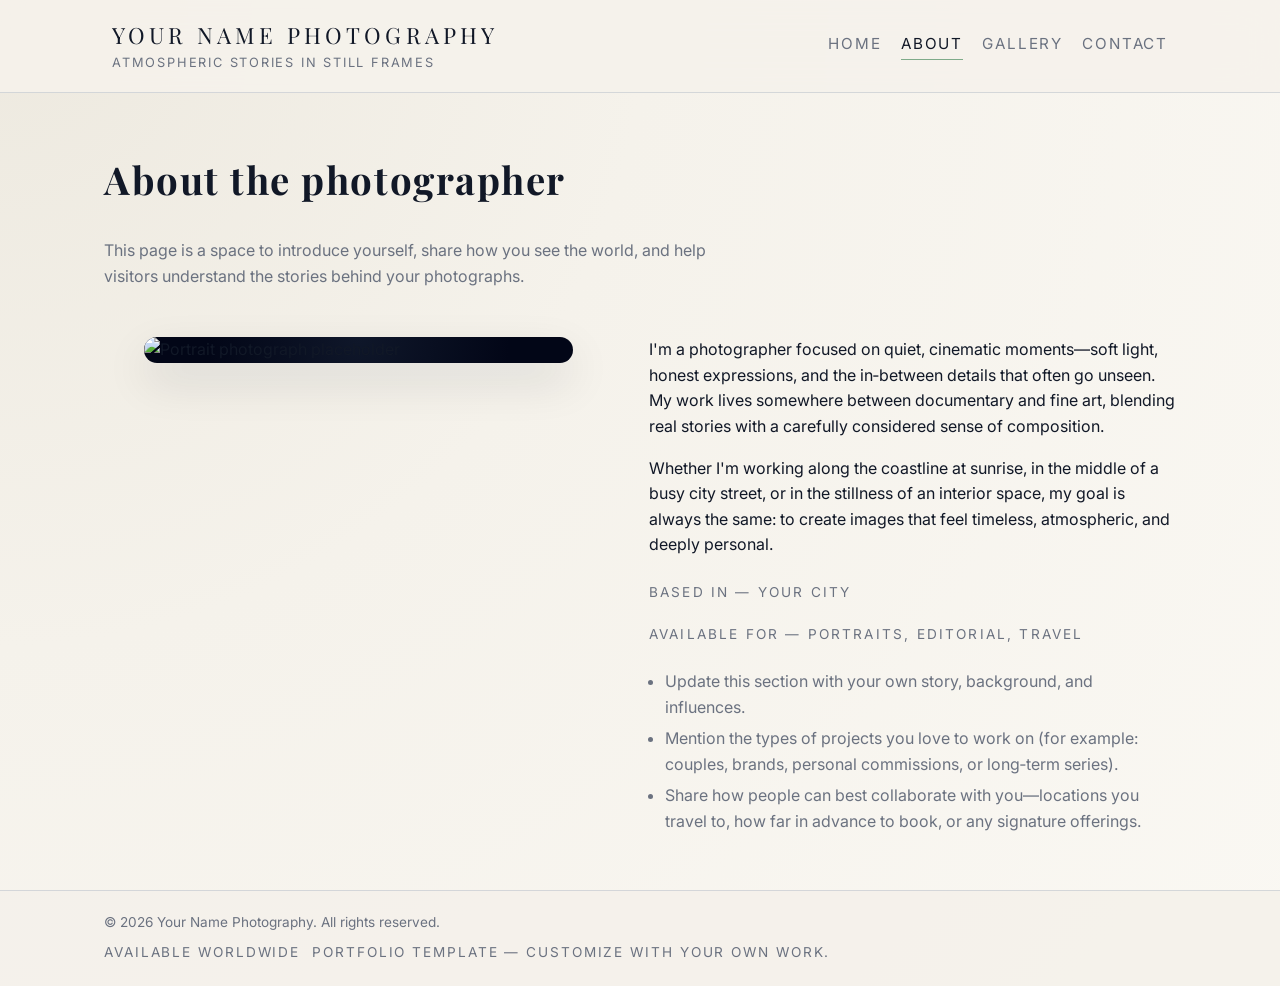
==== about.html @ f919814f "Initial portfolio build with cream and sage green theme Adds all four pages (index, about, gallery, " ====
<!DOCTYPE html>
<html lang="en">
  <head>
    <meta charset="UTF-8" />
    <meta
      name="viewport"
      content="width=device-width, initial-scale=1"
    />
    <title>Your Name Photography | About</title>
    <meta
      name="description"
      content="Learn more about Your Name, a photographer specializing in atmospheric, story-driven imagery."
    />
    <link rel="preconnect" href="https://fonts.googleapis.com" />
    <link rel="preconnect" href="https://fonts.gstatic.com" crossorigin />
    <link
      href="https://fonts.googleapis.com/css2?family=Inter:wght@300;400;500;600&family=Playfair+Display:wght@500;600;700&display=swap"
      rel="stylesheet"
    />
    <link rel="stylesheet" href="styles.css" />
  </head>
  <body class="page">
    <header>
      <div class="container">
        <div class="nav">
          <div>
            <div class="nav-brand">Your Name Photography</div>
            <div class="nav-tagline">Atmospheric stories in still frames</div>
          </div>
          <nav class="nav-links" aria-label="Main navigation">
            <a href="index.html">Home</a>
            <a href="about.html" aria-current="page">About</a>
            <a href="gallery.html">Gallery</a>
            <a href="contact.html">Contact</a>
          </nav>
        </div>
      </div>
    </header>

    <main>
      <section aria-labelledby="about-heading">
        <div class="container">
          <h1 id="about-heading" class="section-heading">About the photographer</h1>
          <p class="section-intro">
            This page is a space to introduce yourself, share how you see the world,
            and help visitors understand the stories behind your photographs.
          </p>

          <div class="about-layout">
            <figure class="about-portrait">
              <!-- Replace this image with your own portrait photograph. -->
              <img
                src="images/portrait-1.jpg"
                alt="Portrait photograph placeholder"
              />
              <figcaption class="sr-only">
                Replace this placeholder with your own portrait photograph.
              </figcaption>
            </figure>

            <div class="about-copy">
              <p>
                I'm a photographer focused on quiet, cinematic moments—soft light,
                honest expressions, and the in‑between details that often go unseen.
                My work lives somewhere between documentary and fine art, blending
                real stories with a carefully considered sense of composition.
              </p>
              <p>
                Whether I'm working along the coastline at sunrise, in the middle of a
                busy city street, or in the stillness of an interior space, my goal is
                always the same: to create images that feel timeless, atmospheric, and
                deeply personal.
              </p>

              <div class="about-meta">
                <span>Based in &mdash; Your City</span>
                <span>Available for &mdash; Portraits, Editorial, Travel</span>
              </div>

              <ul class="about-list">
                <li>
                  Update this section with your own story, background, and influences.
                </li>
                <li>
                  Mention the types of projects you love to work on (for example:
                  couples, brands, personal commissions, or long‑term series).
                </li>
                <li>
                  Share how people can best collaborate with you&mdash;locations you
                  travel to, how far in advance to book, or any signature offerings.
                </li>
              </ul>
            </div>
          </div>
        </div>
      </section>
    </main>

    <footer>
      <div class="container">
        <div class="footer-inner">
          <div>&copy; 2026 Your Name Photography. All rights reserved.</div>
          <div class="footer-meta">
            <span>Available worldwide</span>
            <span>Portfolio template &mdash; customize with your own work.</span>
          </div>
        </div>
      </div>
    </footer>
  </body>
</html>
---- styles.css ----
/* Global variables and base styles */
:root {
  --font-heading: "Playfair Display", "Times New Roman", serif;
  --font-body: "Inter", system-ui, -apple-system, BlinkMacSystemFont, "Segoe UI",
    sans-serif;

  --color-bg: #f5f2eb;
  --color-surface: #faf8f3;
  --color-text: #111827;
  --color-muted: #6b7280;
  --color-border: #e5e7eb;
  --color-accent: #7fab8a;
  --color-accent-dark: #5a8f6a;

  --shadow-soft: 0 18px 45px rgba(15, 23, 42, 0.12);
  --radius-lg: 18px;
  --radius-md: 12px;
  --radius-sm: 8px;
}

*,
*::before,
*::after {
  box-sizing: border-box;
}

html {
  scroll-behavior: smooth;
}

body {
  margin: 0;
  min-height: 100vh;
  font-family: var(--font-body);
  color: var(--color-text);
  background: radial-gradient(circle at top left, #ede9df, #f5f2eb 40%, #faf8f3);
  line-height: 1.6;
}

img {
  max-width: 100%;
  height: auto;
  display: block;
}

a {
  color: inherit;
  text-decoration: none;
}

ul,
ol {
  margin: 0;
  padding: 0;
  list-style: none;
}

button,
input,
textarea {
  font-family: inherit;
}

.sr-only {
  position: absolute;
  width: 1px;
  height: 1px;
  padding: 0;
  margin: -1px;
  overflow: hidden;
  clip: rect(0, 0, 0, 0);
  white-space: nowrap;
  border: 0;
}

/* Layout utilities */

.page {
  display: flex;
  min-height: 100vh;
  flex-direction: column;
}

.container {
  width: 100%;
  max-width: 1120px;
  margin: 0 auto;
  padding: 0 1.5rem;
}

main {
  flex: 1 0 auto;
}

section {
  padding: 3.5rem 0;
}

.section-heading {
  margin: 0 0 1.75rem;
  font-family: var(--font-heading);
  font-size: clamp(2rem, 3vw, 2.4rem);
  letter-spacing: 0.04em;
}

.section-intro {
  max-width: 640px;
  margin: 0 0 2rem;
  color: var(--color-muted);
}

/* Header & navigation */

header {
  position: sticky;
  top: 0;
  z-index: 20;
  backdrop-filter: blur(18px);
  background: rgba(245, 242, 235, 0.9);
  border-bottom: 1px solid rgba(148, 163, 184, 0.35);
}

.nav {
  display: flex;
  flex-direction: column;
  align-items: flex-start;
  justify-content: center;
  gap: 0.75rem;
  padding: 1.1rem 0.5rem;
}

.nav-brand {
  font-family: var(--font-heading);
  font-size: 1.4rem;
  letter-spacing: 0.18em;
  text-transform: uppercase;
}

.nav-tagline {
  font-size: 0.8rem;
  color: var(--color-muted);
  letter-spacing: 0.14em;
  text-transform: uppercase;
}

.nav-links {
  display: flex;
  flex-wrap: wrap;
  gap: 1.2rem;
}

.nav-links a {
  position: relative;
  padding-bottom: 0.2rem;
  font-size: 0.95rem;
  letter-spacing: 0.12em;
  text-transform: uppercase;
  color: var(--color-muted);
  transition: color 150ms ease, transform 150ms ease;
}

.nav-links a::after {
  content: "";
  position: absolute;
  left: 0;
  bottom: 0;
  width: 0;
  height: 1px;
  background: var(--color-accent);
  transition: width 160ms ease;
}

.nav-links a:hover {
  color: var(--color-text);
  transform: translateY(-1px);
}

.nav-links a:hover::after {
  width: 100%;
}

.nav-links a.active,
.nav-links a[aria-current="page"] {
  color: var(--color-text);
}

.nav-links a.active::after,
.nav-links a[aria-current="page"]::after {
  width: 100%;
}

/* Hero (index page) */

.hero {
  padding: 4.5rem 0 3.5rem;
}

.hero-inner {
  display: grid;
  gap: 2.5rem;
}

.hero-title {
  margin: 0 0 1rem;
  font-family: var(--font-heading);
  font-size: clamp(2.7rem, 4vw, 3.4rem);
  letter-spacing: 0.1em;
  text-transform: uppercase;
}

.hero-title span {
  display: block;
  font-size: 0.85rem;
  letter-spacing: 0.25em;
  margin-bottom: 0.6rem;
  color: var(--color-muted);
}

.hero-tagline {
  margin: 0 0 1.5rem;
  max-width: 540px;
  color: var(--color-muted);
}

.hero-meta {
  display: flex;
  flex-wrap: wrap;
  gap: 1.25rem;
  margin-bottom: 2rem;
  font-size: 0.85rem;
  letter-spacing: 0.18em;
  text-transform: uppercase;
  color: var(--color-muted);
}

.hero-actions {
  display: flex;
  flex-wrap: wrap;
  gap: 1rem;
  align-items: center;
}

.hero-note {
  font-size: 0.85rem;
  color: var(--color-muted);
}

.hero-visual {
  position: relative;
  border-radius: var(--radius-lg);
  overflow: hidden;
  background: radial-gradient(circle at top, #0f172a, #020617 65%);
  min-height: 260px;
  box-shadow: var(--shadow-soft);
}

.hero-visual-inner {
  position: absolute;
  inset: 1.4rem;
  border-radius: calc(var(--radius-lg) - 10px);
  overflow: hidden;
}

.hero-visual-inner img {
  width: 100%;
  height: 100%;
  object-fit: cover;
  transform: scale(1.03);
  transform-origin: center;
}

.hero-overlay {
  position: absolute;
  inset: 0;
  background: linear-gradient(
    145deg,
    rgba(15, 23, 42, 0.7),
    rgba(15, 23, 42, 0.15) 40%,
    rgba(127, 171, 138, 0.35)
  );
  mix-blend-mode: soft-light;
}

.hero-credit {
  position: absolute;
  right: 1.6rem;
  bottom: 1.2rem;
  padding: 0.4rem 0.9rem;
  border-radius: 999px;
  background: rgba(15, 23, 42, 0.75);
  color: #e5e7eb;
  font-size: 0.75rem;
  letter-spacing: 0.18em;
  text-transform: uppercase;
}

/* Buttons & links */

.btn {
  display: inline-flex;
  align-items: center;
  justify-content: center;
  padding: 0.7rem 1.6rem;
  border-radius: 999px;
  border: 1px solid transparent;
  font-size: 0.9rem;
  font-weight: 500;
  letter-spacing: 0.14em;
  text-transform: uppercase;
  cursor: pointer;
  transition:
    background-color 150ms ease,
    color 150ms ease,
    border-color 150ms ease,
    transform 150ms ease,
    box-shadow 150ms ease;
}

.btn-primary {
  background: var(--color-accent);
  color: #111827;
  box-shadow: 0 14px 30px rgba(127, 171, 138, 0.35);
}

.btn-primary:hover {
  background: var(--color-accent-dark);
  transform: translateY(-1px);
  box-shadow: 0 18px 40px rgba(127, 171, 138, 0.45);
}

.btn-outline {
  border-color: rgba(148, 163, 184, 0.9);
  color: var(--color-text);
  background: rgba(248, 250, 252, 0.8);
}

.btn-outline:hover {
  border-color: var(--color-accent);
  color: var(--color-accent-dark);
  background: #ffffff;
}

/* About page */

.about-layout {
  display: flex;
  flex-direction: column;
  gap: 2.25rem;
}

.about-portrait {
  border-radius: var(--radius-lg);
  overflow: hidden;
  background: radial-gradient(circle at top, #0f172a, #020617 70%);
  box-shadow: var(--shadow-soft);
}

.about-portrait img {
  width: 100%;
  height: 100%;
  object-fit: cover;
}

.about-copy {
  max-width: 640px;
}

.about-meta {
  display: flex;
  flex-wrap: wrap;
  gap: 1.25rem;
  margin: 1.5rem 0 0.75rem;
  font-size: 0.85rem;
  letter-spacing: 0.16em;
  text-transform: uppercase;
  color: var(--color-muted);
}

.about-list {
  margin-top: 1.5rem;
  padding-left: 1rem;
  list-style: disc;
  color: var(--color-muted);
}

.about-list li + li {
  margin-top: 0.35rem;
}

/* Gallery page */

.gallery-toolbar {
  display: flex;
  flex-wrap: wrap;
  align-items: baseline;
  justify-content: space-between;
  gap: 1.25rem;
  margin-bottom: 1.75rem;
}

.gallery-filters {
  display: flex;
  flex-wrap: wrap;
  gap: 0.75rem;
}

.chip {
  border-radius: 999px;
  padding: 0.35rem 0.9rem;
  border: 1px solid rgba(148, 163, 184, 0.7);
  font-size: 0.8rem;
  letter-spacing: 0.16em;
  text-transform: uppercase;
  color: var(--color-muted);
  background: rgba(248, 250, 252, 0.8);
}

.chip--active {
  border-color: transparent;
  background: #111827;
  color: #f9fafb;
}

.gallery-note {
  font-size: 0.85rem;
  color: var(--color-muted);
}

.gallery-grid {
  display: grid;
  grid-template-columns: 1fr;
  gap: 1rem;
}

.gallery-item {
  position: relative;
  border-radius: var(--radius-md);
  overflow: hidden;
  background: #020617;
  box-shadow: 0 16px 40px rgba(15, 23, 42, 0.4);
  aspect-ratio: 4 / 3;
}

.gallery-item img {
  width: 100%;
  height: 100%;
  object-fit: cover;
  transform-origin: center;
  transition:
    transform 220ms ease-out,
    filter 220ms ease-out;
}

.gallery-item::after {
  content: "";
  position: absolute;
  inset: 0;
  background: linear-gradient(
    to top,
    rgba(15, 23, 42, 0.7),
    rgba(15, 23, 42, 0) 45%
  );
  opacity: 0;
  transition: opacity 180ms ease-out;
}

.gallery-item:hover img {
  transform: scale(1.04);
  filter: saturate(1.15);
}

.gallery-item:hover::after {
  opacity: 1;
}

.gallery-caption {
  position: absolute;
  left: 1rem;
  right: 1rem;
  bottom: 0.9rem;
  display: flex;
  justify-content: space-between;
  align-items: baseline;
  gap: 0.75rem;
  font-size: 0.8rem;
  letter-spacing: 0.14em;
  text-transform: uppercase;
  color: #e5e7eb;
}

.gallery-caption span:last-child {
  color: rgba(209, 213, 219, 0.9);
}

/* Contact page */

.contact-layout {
  display: grid;
  gap: 2.25rem;
}

.contact-card {
  padding: 1.8rem 1.6rem;
  border-radius: var(--radius-lg);
  background: rgba(248, 250, 252, 0.9);
  border: 1px solid rgba(148, 163, 184, 0.35);
  box-shadow: 0 18px 40px rgba(15, 23, 42, 0.08);
}

.contact-form-grid {
  display: grid;
  gap: 1.25rem;
}

.field {
  display: flex;
  flex-direction: column;
  gap: 0.45rem;
}

.field label {
  font-size: 0.9rem;
  font-weight: 500;
  letter-spacing: 0.12em;
  text-transform: uppercase;
}

.field small {
  font-size: 0.8rem;
  color: var(--color-muted);
}

.input,
.textarea {
  width: 100%;
  padding: 0.7rem 0.9rem;
  border-radius: var(--radius-sm);
  border: 1px solid rgba(148, 163, 184, 0.9);
  background: rgba(248, 250, 252, 0.9);
  color: var(--color-text);
  outline: none;
  transition:
    border-color 160ms ease,
    box-shadow 160ms ease,
    background-color 160ms ease;
}

.textarea {
  min-height: 140px;
  resize: vertical;
}

.input::placeholder,
.textarea::placeholder {
  color: #9ca3af;
}

.input:focus,
.textarea:focus {
  border-color: var(--color-accent);
  box-shadow: 0 0 0 1px rgba(127, 171, 138, 0.25);
  background: #ffffff;
}

.contact-meta {
  display: flex;
  flex-direction: column;
  gap: 1.5rem;
}

.contact-meta-block {
  padding-bottom: 1rem;
  border-bottom: 1px dashed rgba(148, 163, 184, 0.6);
}

.contact-meta-block:last-child {
  border-bottom: none;
}

.contact-label {
  font-size: 0.8rem;
  letter-spacing: 0.18em;
  text-transform: uppercase;
  color: var(--color-muted);
}

.contact-value {
  margin-top: 0.4rem;
  font-size: 0.95rem;
}

.social-links {
  display: flex;
  flex-wrap: wrap;
  gap: 0.75rem;
  margin-top: 0.75rem;
}

.social-links a {
  display: inline-flex;
  align-items: center;
  gap: 0.4rem;
  padding: 0.45rem 0.9rem;
  border-radius: 999px;
  border: 1px solid rgba(148, 163, 184, 0.8);
  font-size: 0.85rem;
  letter-spacing: 0.14em;
  text-transform: uppercase;
  color: var(--color-muted);
  background: rgba(248, 250, 252, 0.85);
  transition:
    border-color 150ms ease,
    background-color 150ms ease,
    transform 150ms ease;
}

.social-links a::before {
  content: "●";
  font-size: 0.6rem;
}

.social-links a:hover {
  border-color: var(--color-accent);
  background: #ffffff;
  color: var(--color-text);
  transform: translateY(-1px);
}

/* Footer */

footer {
  border-top: 1px solid rgba(148, 163, 184, 0.35);
  background: rgba(245, 242, 235, 0.95);
}

.footer-inner {
  display: flex;
  flex-direction: column;
  gap: 0.5rem;
  padding: 1.3rem 0 1.4rem;
  font-size: 0.85rem;
  color: var(--color-muted);
}

.footer-meta {
  display: flex;
  flex-wrap: wrap;
  gap: 0.75rem;
}

.footer-meta span {
  letter-spacing: 0.14em;
  text-transform: uppercase;
}

/* Responsive layout */

@media (min-width: 600px) {
  .nav {
    flex-direction: row;
    align-items: center;
    justify-content: space-between;
  }

  .hero-inner {
    grid-template-columns: minmax(0, 1.1fr) minmax(0, 1fr);
    align-items: center;
  }

  .gallery-grid {
    grid-template-columns: repeat(2, minmax(0, 1fr));
  }

  .contact-layout {
    grid-template-columns: minmax(0, 1.2fr) minmax(0, 1fr);
    align-items: flex-start;
  }
}

@media (min-width: 900px) {
  .about-layout {
    flex-direction: row;
    align-items: flex-start;
  }

  .about-portrait {
    flex: 0 0 40%;
  }

  .about-copy {
    flex: 1 1 0;
  }
}

@media (min-width: 1024px) {
  .gallery-grid {
    grid-template-columns: repeat(3, minmax(0, 1fr));
  }
}

@media (min-width: 1400px) {
  .gallery-grid {
    grid-template-columns: repeat(4, minmax(0, 1fr));
  }
}
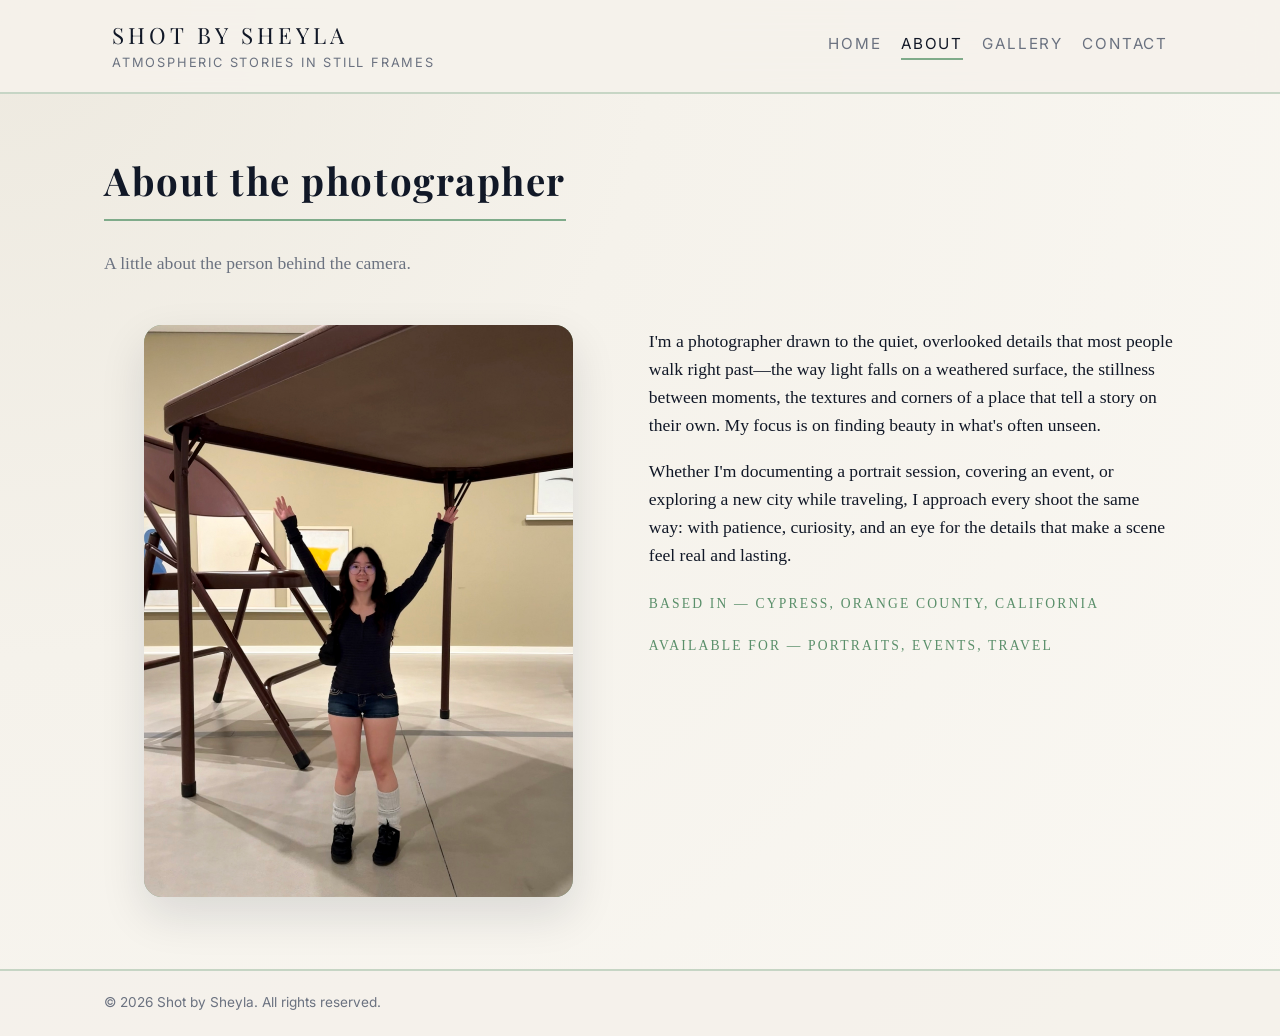
==== commit 1a9c33e9: "Update portfolio pages and add gallery images Made-with: Cursor" ====
--- a/about.html
+++ b/about.html
@@ -6,10 +6,10 @@
       name="viewport"
       content="width=device-width, initial-scale=1"
     />
-    <title>Your Name Photography | About</title>
+    <title>Shot by Sheyla | About</title>
     <meta
       name="description"
-      content="Learn more about Your Name, a photographer specializing in atmospheric, story-driven imagery."
+      content="Learn more about Sheyla, a photographer specializing in atmospheric, story-driven imagery."
     />
     <link rel="preconnect" href="https://fonts.googleapis.com" />
     <link rel="preconnect" href="https://fonts.gstatic.com" crossorigin />
@@ -24,7 +24,7 @@
       <div class="container">
         <div class="nav">
           <div>
-            <div class="nav-brand">Your Name Photography</div>
+            <div class="nav-brand">Shot by Sheyla</div>
             <div class="nav-tagline">Atmospheric stories in still frames</div>
           </div>
           <nav class="nav-links" aria-label="Main navigation">
@@ -42,54 +42,36 @@
         <div class="container">
           <h1 id="about-heading" class="section-heading">About the photographer</h1>
           <p class="section-intro">
-            This page is a space to introduce yourself, share how you see the world,
-            and help visitors understand the stories behind your photographs.
+            A little about the person behind the camera.
           </p>
 
           <div class="about-layout">
             <figure class="about-portrait">
-              <!-- Replace this image with your own portrait photograph. -->
               <img
-                src="images/portrait-1.jpg"
-                alt="Portrait photograph placeholder"
+                src="images/IMG_0996 2.jpg"
+                alt="Photo of Sheyla"
               />
-              <figcaption class="sr-only">
-                Replace this placeholder with your own portrait photograph.
-              </figcaption>
             </figure>
 
             <div class="about-copy">
               <p>
-                I'm a photographer focused on quiet, cinematic moments—soft light,
-                honest expressions, and the in‑between details that often go unseen.
-                My work lives somewhere between documentary and fine art, blending
-                real stories with a carefully considered sense of composition.
+                I'm a photographer drawn to the quiet, overlooked details that most
+                people walk right past&mdash;the way light falls on a weathered surface,
+                the stillness between moments, the textures and corners of a place that
+                tell a story on their own. My focus is on finding beauty in what's often
+                unseen.
               </p>
               <p>
-                Whether I'm working along the coastline at sunrise, in the middle of a
-                busy city street, or in the stillness of an interior space, my goal is
-                always the same: to create images that feel timeless, atmospheric, and
-                deeply personal.
+                Whether I'm documenting a portrait session, covering an event, or
+                exploring a new city while traveling, I approach every shoot the same
+                way: with patience, curiosity, and an eye for the details that make a
+                scene feel real and lasting.
               </p>
 
               <div class="about-meta">
-                <span>Based in &mdash; Your City</span>
-                <span>Available for &mdash; Portraits, Editorial, Travel</span>
+                <span>Based in &mdash; Cypress, Orange County, California</span>
+                <span>Available for &mdash; Portraits, Events, Travel</span>
               </div>
-
-              <ul class="about-list">
-                <li>
-                  Update this section with your own story, background, and influences.
-                </li>
-                <li>
-                  Mention the types of projects you love to work on (for example:
-                  couples, brands, personal commissions, or long‑term series).
-                </li>
-                <li>
-                  Share how people can best collaborate with you&mdash;locations you
-                  travel to, how far in advance to book, or any signature offerings.
-                </li>
-              </ul>
             </div>
           </div>
         </div>
@@ -99,11 +81,7 @@
     <footer>
       <div class="container">
         <div class="footer-inner">
-          <div>&copy; 2026 Your Name Photography. All rights reserved.</div>
-          <div class="footer-meta">
-            <span>Available worldwide</span>
-            <span>Portfolio template &mdash; customize with your own work.</span>
-          </div>
+          <div>&copy; 2026 Shot by Sheyla. All rights reserved.</div>
         </div>
       </div>
     </footer>
--- a/styles.css
+++ b/styles.css
@@ -88,6 +88,10 @@
   padding: 0 1.5rem;
 }
 
+.container--wide {
+  max-width: 1400px;
+}
+
 main {
   flex: 1 0 auto;
 }
@@ -101,6 +105,21 @@
   font-family: var(--font-heading);
   font-size: clamp(2rem, 3vw, 2.4rem);
   letter-spacing: 0.04em;
+  padding-bottom: 0.5rem;
+  border-bottom: 2px solid var(--color-accent);
+  display: inline-block;
+}
+
+p,
+.section-intro,
+.hero-tagline,
+.hero-note,
+.gallery-note,
+.about-copy p,
+.about-list,
+.contact-value {
+  font-family: "Times New Roman", Times, serif;
+  font-size: 1.1rem;
 }
 
 .section-intro {
@@ -117,7 +136,7 @@
   z-index: 20;
   backdrop-filter: blur(18px);
   background: rgba(245, 242, 235, 0.9);
-  border-bottom: 1px solid rgba(148, 163, 184, 0.35);
+  border-bottom: 2px solid rgba(127, 171, 138, 0.4);
 }
 
 .nav {
@@ -187,6 +206,7 @@
 .nav-links a.active::after,
 .nav-links a[aria-current="page"]::after {
   width: 100%;
+  height: 2px;
 }
 
 /* Hero (index page) */
@@ -208,12 +228,21 @@
   text-transform: uppercase;
 }
 
+.camera-icon {
+  display: inline-block;
+  width: 0.85em;
+  height: 0.85em;
+  vertical-align: baseline;
+  margin-left: 0.15em;
+  color: var(--color-accent);
+}
+
 .hero-title span {
   display: block;
   font-size: 0.85rem;
   letter-spacing: 0.25em;
   margin-bottom: 0.6rem;
-  color: var(--color-muted);
+  color: var(--color-accent-dark);
 }
 
 .hero-tagline {
@@ -242,22 +271,23 @@
 
 .hero-note {
   font-size: 0.85rem;
-  color: var(--color-muted);
+  color: var(--color-accent-dark);
 }
 
 .hero-visual {
   position: relative;
   border-radius: var(--radius-lg);
   overflow: hidden;
-  background: radial-gradient(circle at top, #0f172a, #020617 65%);
-  min-height: 260px;
+  background: var(--color-accent);
+  min-height: 520px;
+  aspect-ratio: 4 / 5;
   box-shadow: var(--shadow-soft);
 }
 
 .hero-visual-inner {
   position: absolute;
-  inset: 1.4rem;
-  border-radius: calc(var(--radius-lg) - 10px);
+  inset: 0.5rem;
+  border-radius: calc(var(--radius-lg) - 6px);
   overflow: hidden;
 }
 
@@ -267,6 +297,26 @@
   object-fit: cover;
   transform: scale(1.03);
   transform-origin: center;
+}
+
+.hero-slideshow {
+  position: relative;
+  width: 100%;
+  height: 100%;
+}
+
+.hero-slide {
+  position: absolute;
+  inset: 0;
+  width: 100%;
+  height: 100%;
+  object-fit: cover;
+  opacity: 0;
+  transition: opacity 1.2s ease-in-out;
+}
+
+.hero-slide.active {
+  opacity: 1;
 }
 
 .hero-overlay {
@@ -279,20 +329,9 @@
     rgba(127, 171, 138, 0.35)
   );
   mix-blend-mode: soft-light;
-}
-
-.hero-credit {
-  position: absolute;
-  right: 1.6rem;
-  bottom: 1.2rem;
-  padding: 0.4rem 0.9rem;
-  border-radius: 999px;
-  background: rgba(15, 23, 42, 0.75);
-  color: #e5e7eb;
-  font-size: 0.75rem;
-  letter-spacing: 0.18em;
-  text-transform: uppercase;
-}
+  pointer-events: none;
+}
+
 
 /* Buttons & links */
 
@@ -351,14 +390,20 @@
 .about-portrait {
   border-radius: var(--radius-lg);
   overflow: hidden;
-  background: radial-gradient(circle at top, #0f172a, #020617 70%);
+  background: var(--color-accent);
   box-shadow: var(--shadow-soft);
+  aspect-ratio: 3 / 4;
+  padding: 0.5rem;
 }
 
 .about-portrait img {
   width: 100%;
   height: 100%;
   object-fit: cover;
+  object-position: center 30%;
+  transform: scale(1.15);
+  transform-origin: center 50%;
+  border-radius: calc(var(--radius-lg) - 6px);
 }
 
 .about-copy {
@@ -370,10 +415,11 @@
   flex-wrap: wrap;
   gap: 1.25rem;
   margin: 1.5rem 0 0.75rem;
+  font-family: "Times New Roman", Times, serif;
   font-size: 0.85rem;
   letter-spacing: 0.16em;
   text-transform: uppercase;
-  color: var(--color-muted);
+  color: var(--color-accent-dark);
 }
 
 .about-list {
@@ -388,6 +434,10 @@
 }
 
 /* Gallery page */
+
+.gallery-intro-section {
+  padding-bottom: 1rem;
+}
 
 .gallery-toolbar {
   display: flex;
@@ -413,12 +463,20 @@
   text-transform: uppercase;
   color: var(--color-muted);
   background: rgba(248, 250, 252, 0.8);
+  cursor: pointer;
+  transition: border-color 150ms ease, background 150ms ease, color 150ms ease;
+}
+
+.chip:hover {
+  border-color: var(--color-accent);
+  color: var(--color-text);
 }
 
 .chip--active {
   border-color: transparent;
-  background: #111827;
-  color: #f9fafb;
+  background: var(--color-accent);
+  color: #111827;
+  font-weight: 500;
 }
 
 .gallery-note {
@@ -438,7 +496,12 @@
   overflow: hidden;
   background: #020617;
   box-shadow: 0 16px 40px rgba(15, 23, 42, 0.4);
-  aspect-ratio: 4 / 3;
+  aspect-ratio: 3 / 2;
+  cursor: zoom-in;
+}
+
+.gallery-item--portrait {
+  aspect-ratio: 2 / 3;
 }
 
 .gallery-item img {
@@ -462,6 +525,7 @@
   );
   opacity: 0;
   transition: opacity 180ms ease-out;
+  pointer-events: none;
 }
 
 .gallery-item:hover img {
@@ -503,7 +567,7 @@
   padding: 1.8rem 1.6rem;
   border-radius: var(--radius-lg);
   background: rgba(248, 250, 252, 0.9);
-  border: 1px solid rgba(148, 163, 184, 0.35);
+  border: 1.5px solid rgba(127, 171, 138, 0.5);
   box-shadow: 0 18px 40px rgba(15, 23, 42, 0.08);
 }
 
@@ -570,7 +634,7 @@
 
 .contact-meta-block {
   padding-bottom: 1rem;
-  border-bottom: 1px dashed rgba(148, 163, 184, 0.6);
+  border-bottom: 1px dashed rgba(127, 171, 138, 0.5);
 }
 
 .contact-meta-block:last-child {
@@ -617,6 +681,7 @@
 .social-links a::before {
   content: "●";
   font-size: 0.6rem;
+  color: var(--color-accent);
 }
 
 .social-links a:hover {
@@ -629,7 +694,7 @@
 /* Footer */
 
 footer {
-  border-top: 1px solid rgba(148, 163, 184, 0.35);
+  border-top: 2px solid rgba(127, 171, 138, 0.4);
   background: rgba(245, 242, 235, 0.95);
 }
 
@@ -698,8 +763,87 @@
   }
 }
 
-@media (min-width: 1400px) {
-  .gallery-grid {
-    grid-template-columns: repeat(4, minmax(0, 1fr));
-  }
-}
+/* Lightbox */
+
+.lightbox {
+  display: none;
+  position: fixed;
+  inset: 0;
+  z-index: 100;
+  background: rgba(2, 6, 23, 0.92);
+  backdrop-filter: blur(10px);
+  align-items: center;
+  justify-content: center;
+  padding: 1.5rem;
+}
+
+.lightbox.is-open {
+  display: flex;
+}
+
+.lightbox-img {
+  max-width: 100%;
+  max-height: 90vh;
+  border-radius: 0;
+  box-shadow: 0 30px 80px rgba(0, 0, 0, 0.7);
+  object-fit: contain;
+  cursor: zoom-in;
+  transition: transform 0.3s ease;
+}
+
+.lightbox-img.is-zoomed {
+  cursor: zoom-out;
+  transform: scale(2.5);
+  border-radius: 0;
+}
+
+.lightbox-close {
+  position: fixed;
+  top: 1.25rem;
+  right: 1.5rem;
+  width: 2.5rem;
+  height: 2.5rem;
+  border-radius: 999px;
+  border: 1px solid rgba(255, 255, 255, 0.2);
+  background: rgba(255, 255, 255, 0.1);
+  color: #f9fafb;
+  font-size: 1.2rem;
+  line-height: 1;
+  cursor: pointer;
+  display: flex;
+  align-items: center;
+  justify-content: center;
+  transition: background 150ms ease, transform 150ms ease;
+}
+
+.lightbox-close:hover {
+  background: rgba(255, 255, 255, 0.2);
+  transform: scale(1.1);
+}
+
+.lightbox-nav {
+  position: fixed;
+  top: 50%;
+  transform: translateY(-50%);
+  width: 3rem;
+  height: 3rem;
+  border-radius: 999px;
+  border: 1px solid rgba(255, 255, 255, 0.2);
+  background: rgba(255, 255, 255, 0.1);
+  color: #f9fafb;
+  font-size: 1.3rem;
+  cursor: pointer;
+  display: flex;
+  align-items: center;
+  justify-content: center;
+  transition: background 150ms ease, transform 150ms ease;
+  z-index: 101;
+}
+
+.lightbox-prev { left: 1.25rem; }
+.lightbox-next { right: 1.25rem; }
+
+.lightbox-nav:hover {
+  background: rgba(255, 255, 255, 0.22);
+  transform: translateY(-50%) scale(1.1);
+}
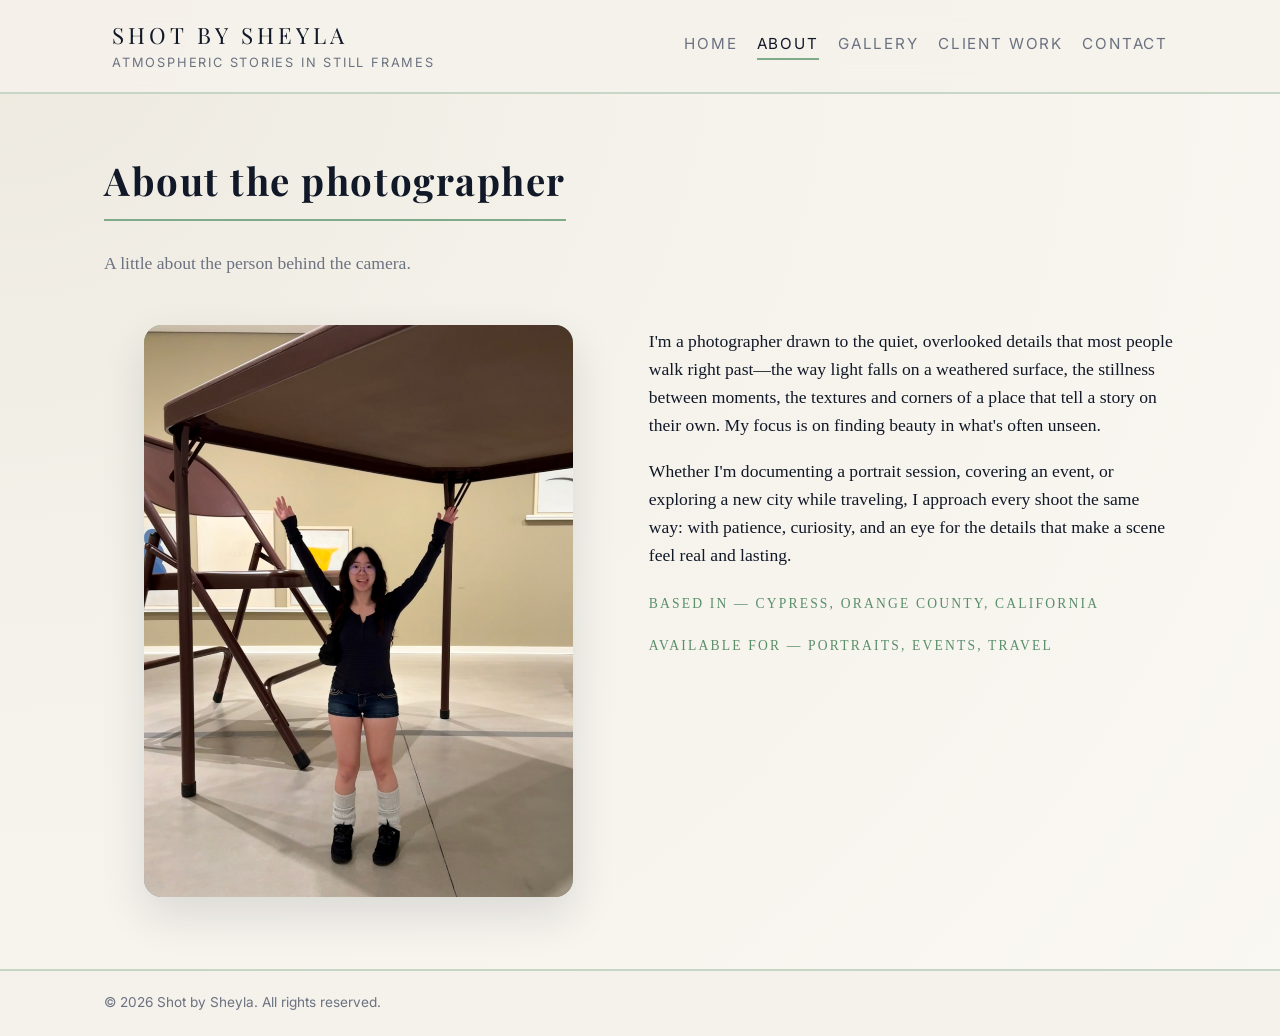
==== commit bfe0ef60: "Add Client Work page, fix contact form, and improve gallery captions Made-with: Cursor" ====
--- a/about.html
+++ b/about.html
@@ -31,6 +31,7 @@
             <a href="index.html">Home</a>
             <a href="about.html" aria-current="page">About</a>
             <a href="gallery.html">Gallery</a>
+            <a href="clients.html">Client Work</a>
             <a href="contact.html">Contact</a>
           </nav>
         </div>
--- a/styles.css
+++ b/styles.css
@@ -520,10 +520,11 @@
   inset: 0;
   background: linear-gradient(
     to top,
-    rgba(15, 23, 42, 0.7),
-    rgba(15, 23, 42, 0) 45%
+    rgba(15, 23, 42, 0.88),
+    rgba(15, 23, 42, 0.3) 35%,
+    rgba(15, 23, 42, 0) 55%
   );
-  opacity: 0;
+  opacity: 1;
   transition: opacity 180ms ease-out;
   pointer-events: none;
 }
@@ -542,6 +543,7 @@
   left: 1rem;
   right: 1rem;
   bottom: 0.9rem;
+  z-index: 1;
   display: flex;
   justify-content: space-between;
   align-items: baseline;
@@ -549,7 +551,8 @@
   font-size: 0.8rem;
   letter-spacing: 0.14em;
   text-transform: uppercase;
-  color: #e5e7eb;
+  color: #f3f4f6;
+  text-shadow: 0 1px 3px rgba(0, 0, 0, 0.9), 0 0 8px rgba(0, 0, 0, 0.5);
 }
 
 .gallery-caption span:last-child {
@@ -691,6 +694,30 @@
   transform: translateY(-1px);
 }
 
+/* Work-in-progress card */
+
+.wip-card {
+  max-width: 600px;
+  padding: 2.5rem 2rem;
+  border-radius: var(--radius-lg);
+  background: rgba(248, 250, 252, 0.9);
+  border: 1.5px dashed rgba(127, 171, 138, 0.6);
+  text-align: center;
+  margin-top: 1rem;
+}
+
+.wip-text {
+  font-size: 1.15rem;
+  color: var(--color-text);
+  margin: 0 0 1rem;
+}
+
+.wip-subtext {
+  font-size: 0.95rem;
+  color: var(--color-muted);
+  margin: 0;
+}
+
 /* Footer */
 
 footer {
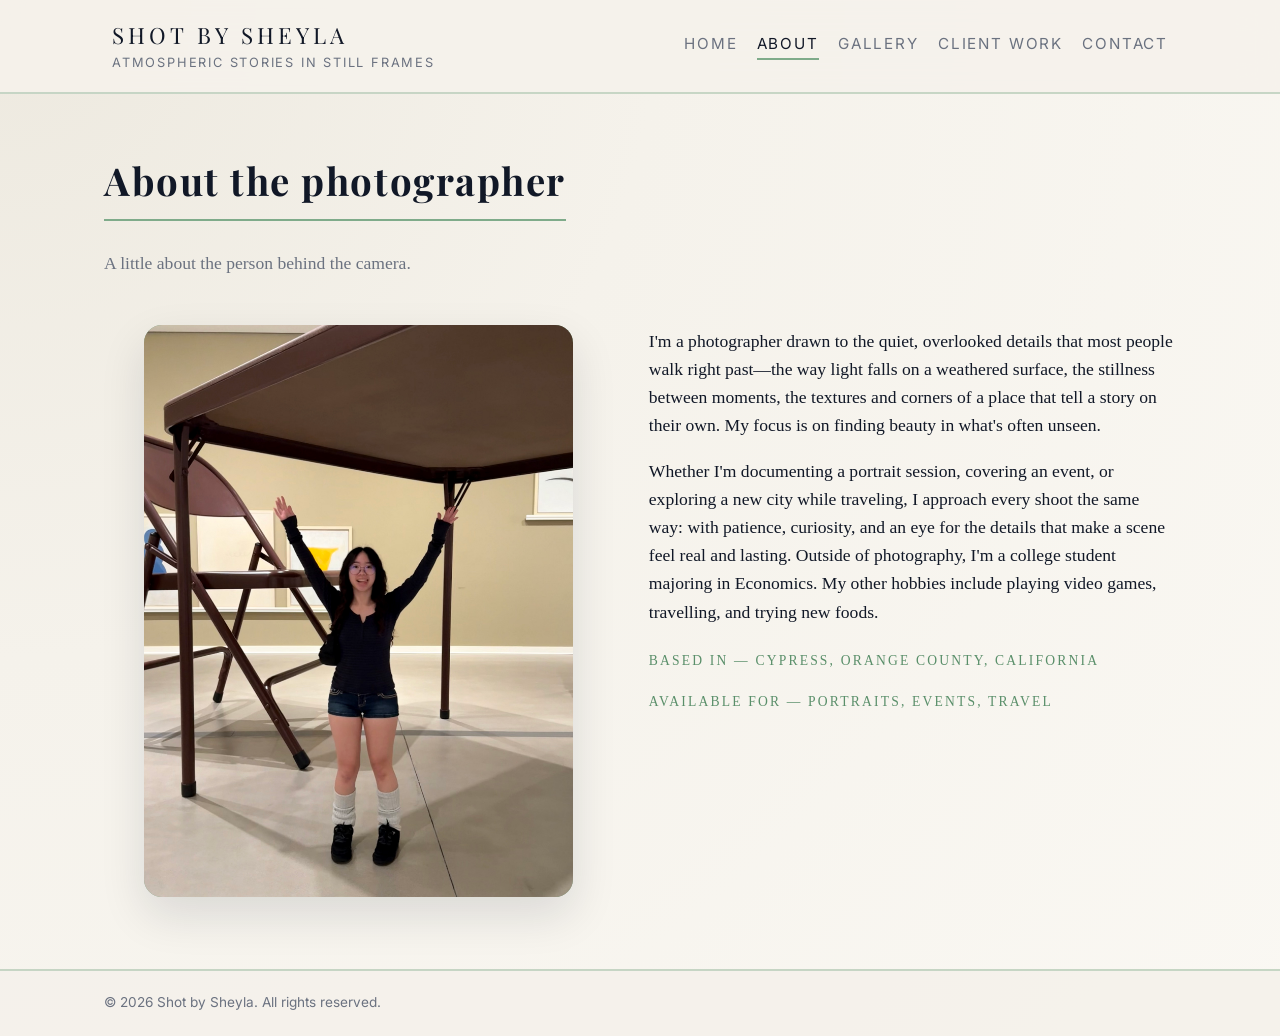
==== commit 99d41bbe: "Update about page with personal background and hobbies Made-with: Cursor" ====
--- a/about.html
+++ b/about.html
@@ -66,7 +66,9 @@
                 Whether I'm documenting a portrait session, covering an event, or
                 exploring a new city while traveling, I approach every shoot the same
                 way: with patience, curiosity, and an eye for the details that make a
-                scene feel real and lasting.
+                scene feel real and lasting. Outside of photography, I'm a college
+                student majoring in Economics. My other hobbies include playing video
+                games, travelling, and trying new foods.
               </p>
 
               <div class="about-meta">
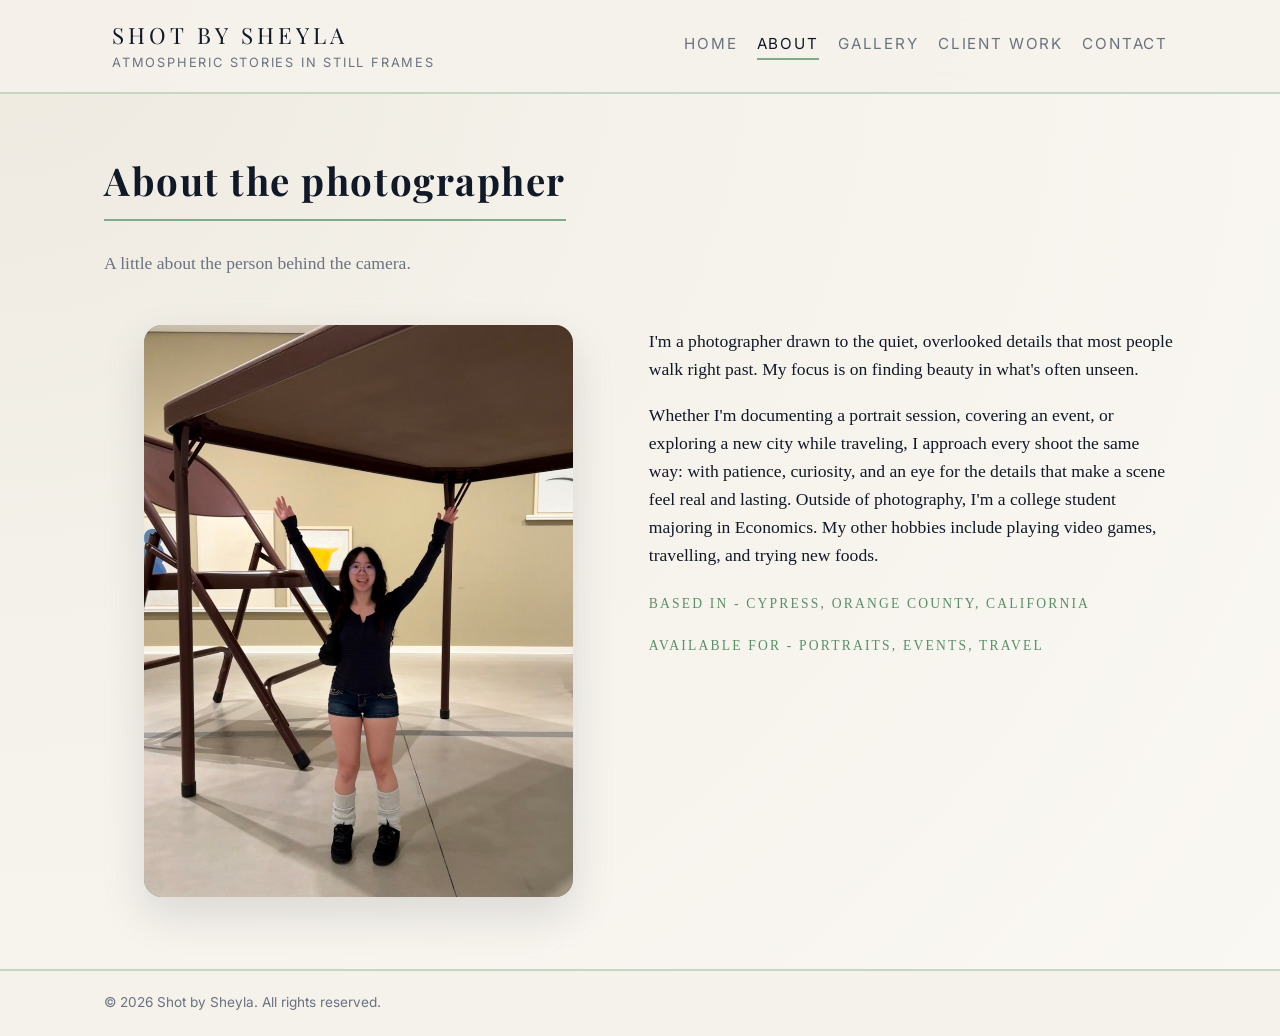
==== commit 24ddc17e: "Masonry gallery layout, faster slideshow, remove em dashes, update bio Made-with: Cursor" ====
--- a/about.html
+++ b/about.html
@@ -57,9 +57,7 @@
             <div class="about-copy">
               <p>
                 I'm a photographer drawn to the quiet, overlooked details that most
-                people walk right past&mdash;the way light falls on a weathered surface,
-                the stillness between moments, the textures and corners of a place that
-                tell a story on their own. My focus is on finding beauty in what's often
+                people walk right past. My focus is on finding beauty in what's often
                 unseen.
               </p>
               <p>
@@ -72,8 +70,8 @@
               </p>
 
               <div class="about-meta">
-                <span>Based in &mdash; Cypress, Orange County, California</span>
-                <span>Available for &mdash; Portraits, Events, Travel</span>
+                <span>Based in - Cypress, Orange County, California</span>
+                <span>Available for - Portraits, Events, Travel</span>
               </div>
             </div>
           </div>
--- a/styles.css
+++ b/styles.css
@@ -485,9 +485,8 @@
 }
 
 .gallery-grid {
-  display: grid;
-  grid-template-columns: 1fr;
-  gap: 1rem;
+  columns: 1;
+  column-gap: 1rem;
 }
 
 .gallery-item {
@@ -496,12 +495,9 @@
   overflow: hidden;
   background: #020617;
   box-shadow: 0 16px 40px rgba(15, 23, 42, 0.4);
-  aspect-ratio: 3 / 2;
   cursor: zoom-in;
-}
-
-.gallery-item--portrait {
-  aspect-ratio: 2 / 3;
+  break-inside: avoid;
+  margin-bottom: 1rem;
 }
 
 .gallery-item img {
@@ -760,7 +756,7 @@
   }
 
   .gallery-grid {
-    grid-template-columns: repeat(2, minmax(0, 1fr));
+    columns: 2;
   }
 
   .contact-layout {
@@ -786,7 +782,7 @@
 
 @media (min-width: 1024px) {
   .gallery-grid {
-    grid-template-columns: repeat(3, minmax(0, 1fr));
+    columns: 3;
   }
 }
 
